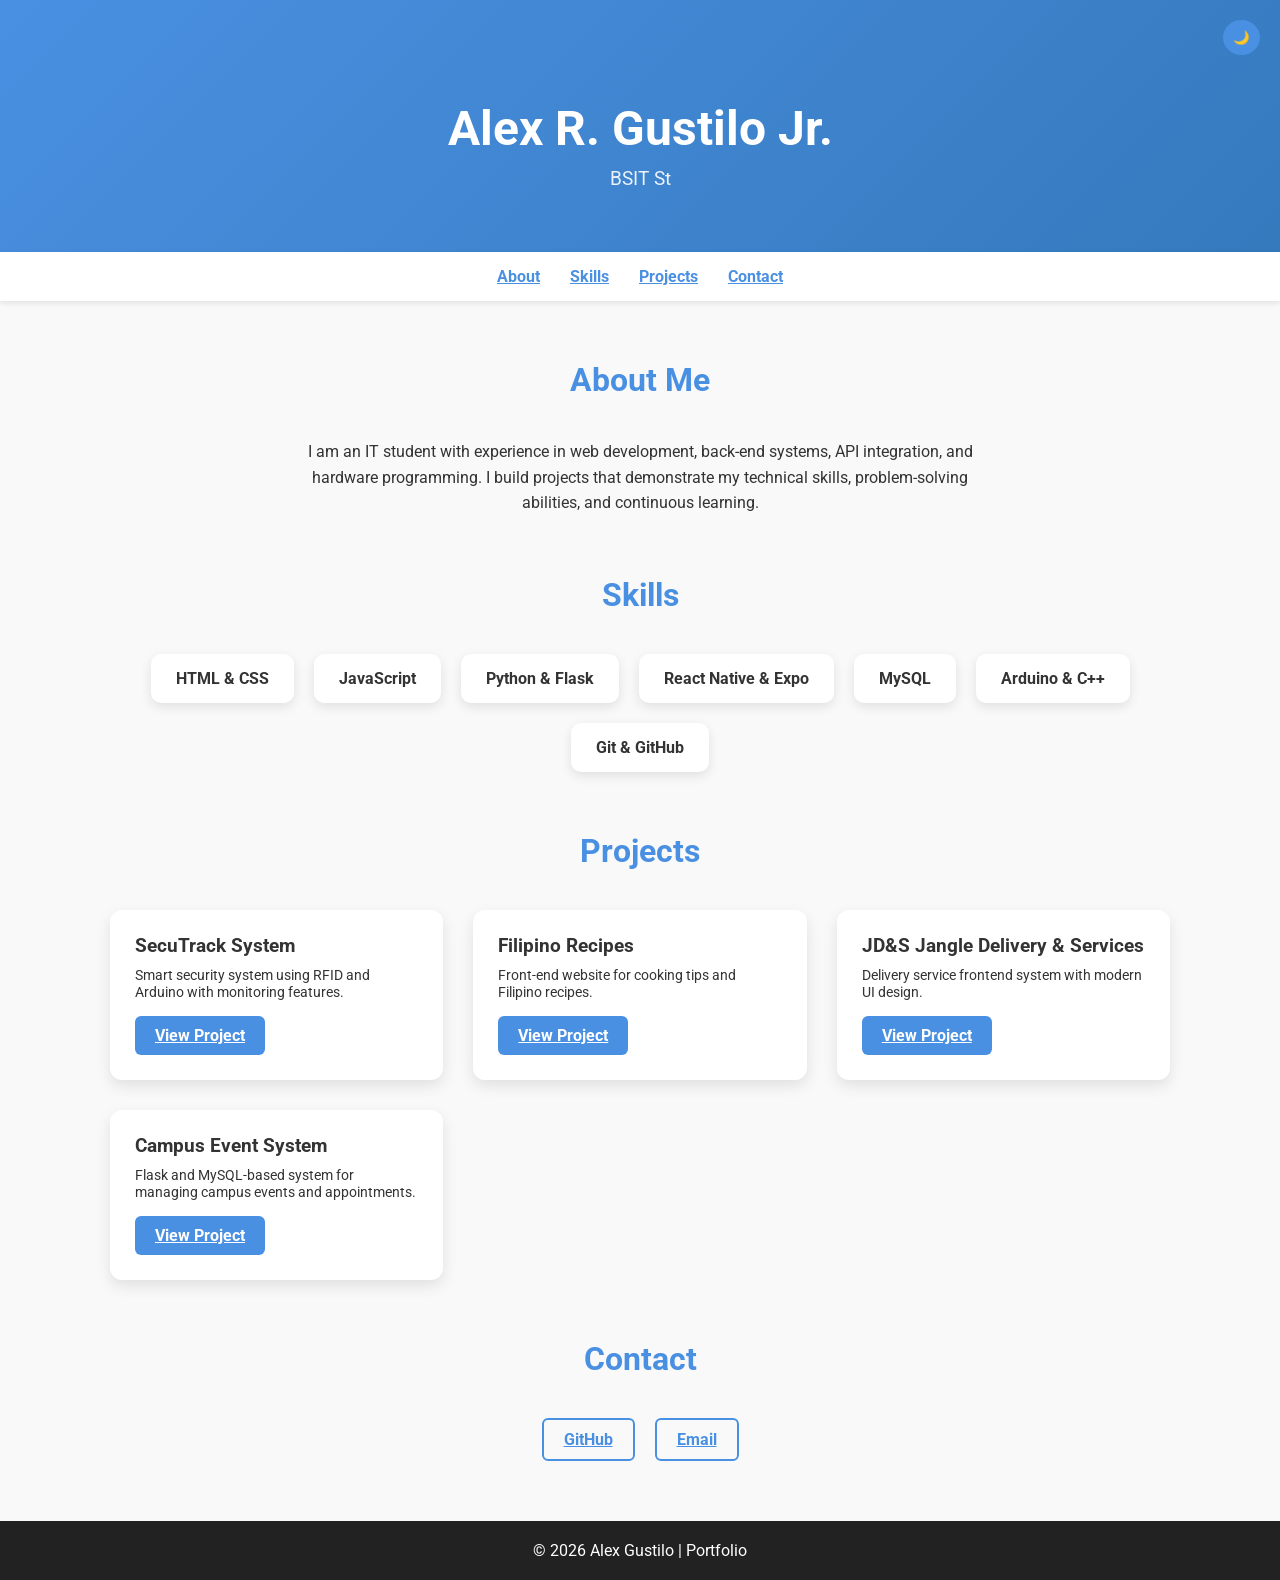
==== index.html @ 3305663a "new updated" ====
<!DOCTYPE html>
<html lang="en">
<head>
  <meta charset="UTF-8">
  <meta name="viewport" content="width=device-width, initial-scale=1.0">
  <title>Alex R. Gustilo Jr. - Developer Portfolio</title>
  <link href="https://fonts.googleapis.com/css2?family=Roboto:wght@400;700&display=swap" rel="stylesheet">
  <link rel="stylesheet" href="css/style.css">

</head>

<body>

<button class="toggle" onclick="toggleDark()">🌙</button>

<header>
  <h1>Alex R. Gustilo Jr.</h1>
  <p id="typing"></p>
</header>

<nav>
  <ul>
    <li><a href="#about">About</a></li>
    <li><a href="#skills">Skills</a></li>
    <li><a href="#projects">Projects</a></li>
    <li><a href="#contact">Contact</a></li>
  </ul>
</nav>

<section id="about">
  <h2>About Me</h2>
  <p>
    I am an IT student with experience in web development, back-end systems, API integration, and hardware programming. I build projects that demonstrate my technical skills, problem-solving abilities, and continuous learning.
  </p>
</section>

<section id="skills">
  <h2>Skills</h2>
  <div class="skills">
    <div class="skill">HTML & CSS</div>
    <div class="skill">JavaScript</div>
    <div class="skill">Python & Flask</div>
    <div class="skill">React Native & Expo</div>
    <div class="skill">MySQL</div>
    <div class="skill">Arduino & C++</div>
    <div class="skill">Git & GitHub</div>
  </div>
</section>

<section id="projects">
  <h2>Projects</h2>

  <div class="projects">

    <div class="project-card">
      <h3>SecuTrack System</h3>
      <p>Smart security system using RFID and Arduino with monitoring features.</p>
      <a href="https://github.com/alexgustilo55-hub/smart_security_app" target="_blank">View Project</a>
    </div>

    <div class="project-card">
      <h3>Filipino Recipes</h3>
      <p>Front-end website for cooking tips and Filipino recipes.</p>
      <a href="https://github.com/alexgustilo55-hub/filipino-recipes" target="_blank">View Project</a>
    </div>

    <div class="project-card">
      <h3>JD&S Jangle Delivery & Services</h3>
      <p>Delivery service frontend system with modern UI design.</p>
      <a href="https://github.com/alexgustilo55-hub/Jangle-Delivery-and-Services---Frontend" target="_blank">View Project</a>
    </div>

    <div class="project-card">
      <h3>Campus Event System</h3>
      <p>Flask and MySQL-based system for managing campus events and appointments.</p>
      <a href="https://github.com/alexgustilo55-hub/Campus-Events-Activity-Appointment-System-" target="_blank">View Project</a>
    </div>

  </div>
</section>

<section id="contact">
  <h2>Contact</h2>
  <div class="contact">
    <a href="https://github.com/alexgustilo55-hub" target="_blank">GitHub</a>
    <a href="mailto:alexgustilo@example.com">Email</a>
  </div>
</section>

<footer>
  <p>© 2026 Alex Gustilo | Portfolio</p>
</footer>

<script src="js/script.js"></script>

</body>
</html>
---- css/style.css ----
* { margin: 0; padding: 0; box-sizing: border-box; }

    body {
      font-family: 'Roboto', sans-serif;
      background: #f9f9f9;
      color: #333;
      scroll-behavior: smooth;
      transition: 0.3s;
    }

    /* DARK MODE */
    body.dark {
      background: #121212;
      color: white;
    }
    body.dark nav { background: #1e1e1e; }
    body.dark .project-card,
    body.dark .skill { background: #1e1e1e; }

    /* HEADER */
    header {
      background: linear-gradient(135deg, #4a90e2, #357ABD);
      color: white;
      text-align: center;
      padding: 100px 20px 60px 20px;
    }

    header h1 { font-size: 3rem; margin-bottom: 10px; }

    #typing {
      font-size: 1.2rem;
      opacity: 0.9;
      height: 25px;
    }

    /* NAV */
    nav {
      position: sticky;
      top: 0;
      background: white;
      box-shadow: 0 2px 6px rgba(0,0,0,0.1);
      z-index: 100;
    }

    nav ul {
      display: flex;
      justify-content: center;
      list-style: none;
      padding: 15px 0;
      gap: 30px;
    }

    nav ul li a {
      font-weight: bold;
      color: #4a90e2;
      transition: color 0.3s;
    }

    nav ul li a:hover { color: #357ABD; }

    /* SECTIONS */
    section {
      max-width: 1100px;
      margin: 60px auto;
      padding: 0 20px;
      animation: fadeIn 1s ease-in-out;
    }

    section h2 {
      text-align: center;
      font-size: 2rem;
      color: #4a90e2;
      margin-bottom: 40px;
    }

    /* ABOUT */
    #about p {
      text-align: center;
      max-width: 700px;
      margin: 0 auto;
      line-height: 1.6;
    }

    /* SKILLS */
    .skills {
      display: flex;
      flex-wrap: wrap;
      justify-content: center;
      gap: 20px;
    }

    .skill {
      background: white;
      padding: 15px 25px;
      border-radius: 10px;
      box-shadow: 0 4px 12px rgba(0,0,0,0.1);
      transition: transform 0.3s, box-shadow 0.3s;
      font-weight: bold;
    }

    .skill:hover {
      transform: translateY(-5px);
      box-shadow: 0 10px 20px rgba(0,0,0,0.15);
    }

    /* PROJECTS */
    .projects {
      display: grid;
      grid-template-columns: repeat(auto-fit, minmax(250px, 1fr));
      gap: 30px;
    }

    .project-card {
      background: white;
      padding: 25px;
      border-radius: 12px;
      box-shadow: 0 6px 15px rgba(0,0,0,0.1);
      transition: transform 0.3s, box-shadow 0.3s;
    }

    .project-card:hover {
      transform: translateY(-8px) scale(1.02);
      box-shadow: 0 12px 25px rgba(0,0,0,0.2);
    }

    .project-card h3 { margin-bottom: 10px; }

    .project-card p {
      font-size: 0.9rem;
      margin-bottom: 15px;
    }

    .project-card a {
      display: inline-block;
      padding: 10px 20px;
      background: #4a90e2;
      color: white;
      border-radius: 6px;
      font-weight: bold;
      transition: background 0.3s;
    }

    .project-card a:hover { background: #357ABD; }

    /* CONTACT */
    .contact {
      text-align: center;
      display: flex;
      flex-wrap: wrap;
      justify-content: center;
      gap: 20px;
    }

    .contact a {
      color: #4a90e2;
      font-weight: bold;
      padding: 10px 20px;
      border: 2px solid #4a90e2;
      border-radius: 6px;
      transition: all 0.3s;
    }

    .contact a:hover {
      background: #4a90e2;
      color: white;
    }

    /* DARK BUTTON */
    .toggle {
      position: fixed;
      top: 20px;
      right: 20px;
      padding: 10px;
      border: none;
      border-radius: 50%;
      background: #4a90e2;
      color: white;
      cursor: pointer;
    }

    /* ANIMATION */
    @keyframes fadeIn {
      from { opacity: 0; transform: translateY(20px); }
      to { opacity: 1; transform: translateY(0); }
    }

    footer {
      text-align: center;
      padding: 20px;
      background: #222;
      color: white;
      margin-top: 40px;
    }
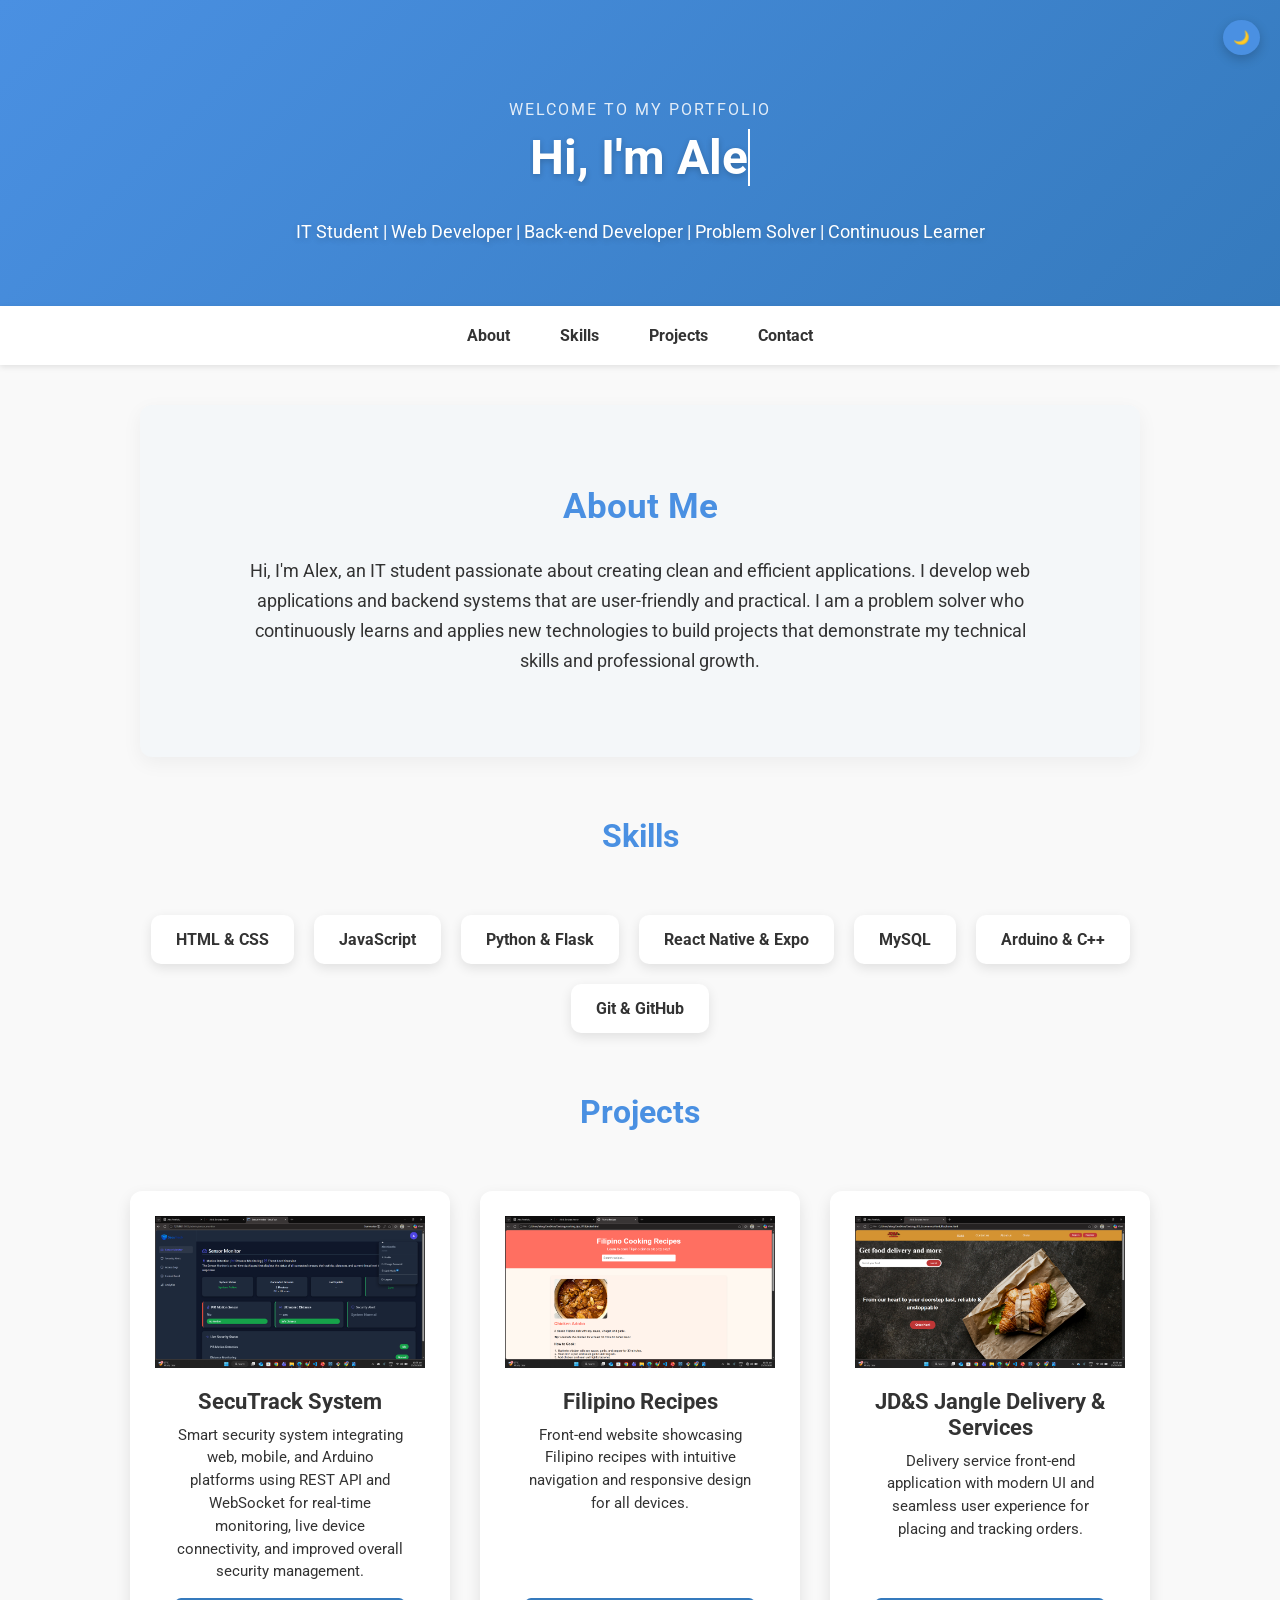
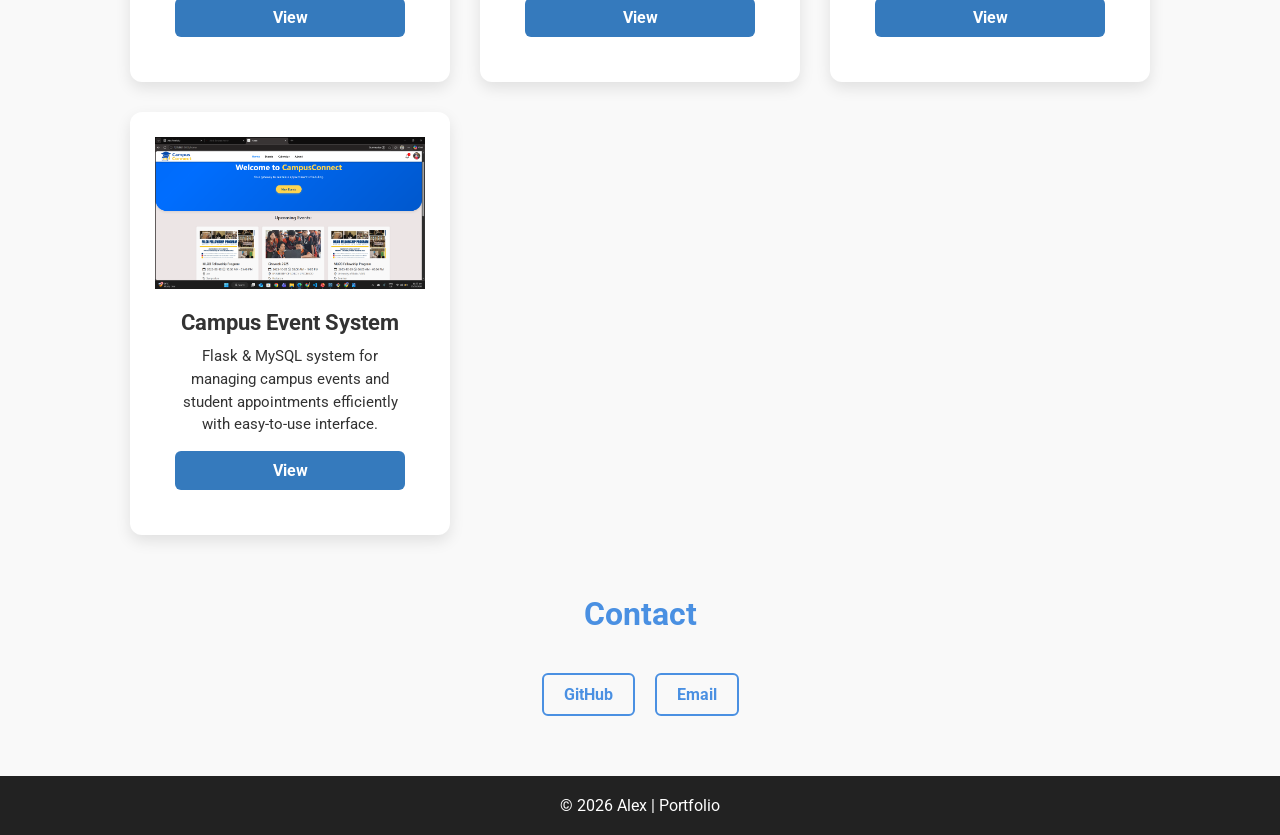
==== commit 7bf7135a: "new update" ====
--- a/index.html
+++ b/index.html
@@ -3,19 +3,19 @@
 <head>
   <meta charset="UTF-8">
   <meta name="viewport" content="width=device-width, initial-scale=1.0">
-  <title>Alex R. Gustilo Jr. - Developer Portfolio</title>
+  <title>Alex Portfolio</title>
   <link href="https://fonts.googleapis.com/css2?family=Roboto:wght@400;700&display=swap" rel="stylesheet">
   <link rel="stylesheet" href="css/style.css">
-
 </head>
-
 <body>
 
+<!-- NIGHTMODE TOGGLE -->
 <button class="toggle" onclick="toggleDark()">🌙</button>
 
 <header>
-  <h1>Alex R. Gustilo Jr.</h1>
-  <p id="typing"></p>
+  <p class="welcome">Welcome to my Portfolio</p>
+  <h1><span class="typed-text"></span></h1>
+  <p class="profession">IT Student | Web Developer | Back-end Developer | Problem Solver | Continuous Learner</p>
 </header>
 
 <nav>
@@ -30,7 +30,9 @@
 <section id="about">
   <h2>About Me</h2>
   <p>
-    I am an IT student with experience in web development, back-end systems, API integration, and hardware programming. I build projects that demonstrate my technical skills, problem-solving abilities, and continuous learning.
+    Hi, I'm Alex, an IT student passionate about creating clean and efficient applications.  
+    I develop web applications and backend systems that are user-friendly and practical.  
+    I am a problem solver who continuously learns and applies new technologies to build projects that demonstrate my technical skills and professional growth.
   </p>
 </section>
 
@@ -49,33 +51,42 @@
 
 <section id="projects">
   <h2>Projects</h2>
-
   <div class="projects">
-
     <div class="project-card">
-      <h3>SecuTrack System</h3>
-      <p>Smart security system using RFID and Arduino with monitoring features.</p>
-      <a href="https://github.com/alexgustilo55-hub/smart_security_app" target="_blank">View Project</a>
+      <img src="assets/securityapp.png" alt="SecuTrack System">
+      <div class="project-details">
+        <h3>SecuTrack System</h3>
+        <p>Smart security system integrating web, mobile, and Arduino platforms using REST API and WebSocket for real-time monitoring, live device connectivity, and improved overall security management.</p>
+        <a href="https://github.com/alexgustilo55-hub/smart_security_app" target="_blank">View</a>
+      </div>
     </div>
 
     <div class="project-card">
-      <h3>Filipino Recipes</h3>
-      <p>Front-end website for cooking tips and Filipino recipes.</p>
-      <a href="https://github.com/alexgustilo55-hub/filipino-recipes" target="_blank">View Project</a>
+      <img src="assets/cookingtips.png" alt="Filipino Recipes">
+      <div class="project-details">
+        <h3>Filipino Recipes</h3>
+        <p>Front-end website showcasing Filipino recipes with intuitive navigation and responsive design for all devices.</p>
+        <a href="https://github.com/alexgustilo55-hub/filipino-recipes" target="_blank">View</a>
+      </div>
     </div>
 
     <div class="project-card">
-      <h3>JD&S Jangle Delivery & Services</h3>
-      <p>Delivery service frontend system with modern UI design.</p>
-      <a href="https://github.com/alexgustilo55-hub/Jangle-Delivery-and-Services---Frontend" target="_blank">View Project</a>
+      <img src="assets/jd&s.png" alt="JD&S Jangle Delivery">
+      <div class="project-details">
+        <h3>JD&S Jangle Delivery & Services</h3>
+        <p>Delivery service front-end application with modern UI and seamless user experience for placing and tracking orders.</p>
+        <a href="https://github.com/alexgustilo55-hub/Jangle-Delivery-and-Services---Frontend" target="_blank">View</a>
+      </div>
     </div>
 
     <div class="project-card">
-      <h3>Campus Event System</h3>
-      <p>Flask and MySQL-based system for managing campus events and appointments.</p>
-      <a href="https://github.com/alexgustilo55-hub/Campus-Events-Activity-Appointment-System-" target="_blank">View Project</a>
+      <img src="assets/events.png" alt="Campus Event System">
+      <div class="project-details">
+        <h3>Campus Event System</h3>
+        <p>Flask & MySQL system for managing campus events and student appointments efficiently with easy-to-use interface.</p>
+        <a href="https://github.com/alexgustilo55-hub/Campus-Events-Activity-Appointment-System-" target="_blank">View</a>
+      </div>
     </div>
-
   </div>
 </section>
 
@@ -88,10 +99,26 @@
 </section>
 
 <footer>
-  <p>© 2026 Alex Gustilo | Portfolio</p>
+  <p>© 2026 Alex | Portfolio</p>
 </footer>
 
-<script src="js/script.js"></script>
+<script>
+  // NIGHT MODE TOGGLE
+  function toggleDark() { document.body.classList.toggle("dark"); }
+
+  // TYPING EFFECT
+  const typedText = document.querySelector(".typed-text");
+  const textToType = "Hi, I'm Alex";
+  let index = 0;
+  function type() {
+    if(index < textToType.length){
+      typedText.textContent += textToType.charAt(index);
+      index++;
+      setTimeout(type, 150);
+    }
+  }
+  document.addEventListener("DOMContentLoaded", () => { type(); });
+</script>
 
 </body>
 </html>
--- a/css/style.css
+++ b/css/style.css
@@ -132,7 +132,6 @@
 
     .project-card a {
       display: inline-block;
-      padding: 10px 20px;
       background: #4a90e2;
       color: white;
       border-radius: 6px;
@@ -167,16 +166,24 @@
 
     /* DARK BUTTON */
     .toggle {
-      position: fixed;
-      top: 20px;
-      right: 20px;
-      padding: 10px;
-      border: none;
-      border-radius: 50%;
-      background: #4a90e2;
-      color: white;
-      cursor: pointer;
-    }
+  position: fixed;       /* laging naka-fixed sa screen */
+  top: 20px;             /* distansya mula sa top */
+  right: 20px;           /* distansya mula sa right */
+  padding: 10px;
+  border: none;
+  border-radius: 50%;
+  background: #4a90e2;
+  color: white;
+  cursor: pointer;
+  z-index: 9999;         /* pinaka-foreground para hindi ma-overlap */
+  box-shadow: 0 4px 12px rgba(0,0,0,0.2); /* optional para mas visible */
+  transition: background 0.3s, transform 0.2s;
+}
+
+.toggle:hover {
+  background: #357ABD;
+  transform: scale(1.1); /* optional hover effect */
+}
 
     /* ANIMATION */
     @keyframes fadeIn {
@@ -190,4 +197,82 @@
       background: #222;
       color: white;
       margin-top: 40px;
-    }+    }
+
+
+
+
+
+
+    /*________________________________________________________________________________/
+    /* --- HEADER --- */
+    
+    header .welcome { font-size: 1rem; letter-spacing: 2px; text-transform: uppercase; opacity: 0.85; margin-bottom: 10px; }
+    header h1 { font-size: 3rem; margin-bottom: 20px; font-weight: 700; }
+    .typed-text { border-right: 2px solid white; white-space: nowrap; overflow: hidden; display: inline-block; animation: blink 0.75s step-end infinite; }
+    @keyframes blink { 50% { border-color: transparent; } }
+    .profession { font-size: 1.1rem; line-height: 1.6; max-width: 700px; margin: 0 auto; opacity: 0; animation: fadeInProfession 2s forwards 1s; }
+    @keyframes fadeInProfession { to { opacity: 1; } }
+    header h1, .profession { text-shadow: 0 2px 6px rgba(0,0,0,0.2); }
+
+    
+    /* --- NAV --- */
+    nav ul { display: flex; justify-content: center; gap: 20px; padding: 20px 0; list-style: none; }
+    nav ul li a { padding: 8px 15px; border-radius: 6px; transition: all 0.3s; text-decoration: none; color: inherit; }
+    nav ul li a:hover { background: rgba(9, 110, 224, 0.1); color: #357ABD; }
+
+    /* --- ABOUT --- */
+    #about {
+      background: #f4f7f9;
+      padding: 80px 20px;
+      border-radius: 12px;
+      box-shadow: 0 6px 20px rgba(0,0,0,0.05);
+      margin: 40px auto;
+      max-width: 1000px;
+    }
+    #about h2 { margin-bottom: 30px; font-size: 2.2rem; text-align: center; }
+    #about p { font-size: 1.1rem; max-width: 800px; margin: 0 auto; line-height: 1.7; text-align: center; color: #333; }
+    body.dark #about { background: #1e1e1e; }
+    body.dark #about p { color: #f0f0f0; }
+
+    /* --- SKILLS --- */
+    .skills { display: flex; flex-wrap: wrap; justify-content: center; gap: 20px; margin: 60px 0; }
+    .skill { background: white; padding: 15px 25px; border-radius: 10px; box-shadow: 0 4px 12px rgba(0,0,0,0.1); font-weight: bold; transition: transform 0.3s, box-shadow 0.3s; }
+    .skill:hover { transform: translateY(-5px) scale(1.02); box-shadow: 0 12px 25px rgba(0,0,0,0.15); }
+    body.dark .skill { background: #1e1e1e; color: #f0f0f0; }
+
+    /* --- PROJECTS --- */
+    .projects {
+      display: grid;
+      grid-template-columns: repeat(auto-fit, minmax(280px, 1fr));
+      gap: 30px;
+      margin: 60px 20px;
+    }
+    .project-card {
+      background: white;
+      border-radius: 12px;
+      overflow: hidden;
+      box-shadow: 0 6px 15px rgba(0,0,0,0.1);
+      transition: transform 0.3s, box-shadow 0.3s;
+      display: flex;
+      flex-direction: column;
+    }
+    .project-card:hover { transform: translateY(-5px) scale(1.02); box-shadow: 0 12px 25px rgba(0,0,0,0.15); }
+    .project-details { padding: 20px; text-align: center; flex: 1; display: flex; flex-direction: column; justify-content: space-between; }
+    .project-details h3 { margin-bottom: 10px; font-size: 1.4rem; }
+    .project-details p { font-size: 0.95rem; margin-bottom: 15px; color: #333; line-height: 1.5; flex-grow: 1; }
+    .project-details a { display: inline-block; background: #357ABD; color: white; padding: 10px 20px; border-radius: 6px; font-weight: bold; text-decoration: none; transition: background 0.3s; }
+    .project-details a:hover { background: #235a8a; }
+    body.dark .project-card { background: #1e1e1e; }
+    body.dark .project-details p { color: #f0f0f0; }
+
+    /* --- CONTACT --- */
+    .contact { text-align: center; display: flex; flex-wrap: wrap; justify-content: center; gap: 20px; margin-bottom: 60px; }
+    .contact a { color: #4a90e2; font-weight: bold; padding: 10px 20px; border: 2px solid #4a90e2; border-radius: 6px; transition: all 0.3s; text-decoration: none; }
+    .contact a:hover { background: #4a90e2; color: white; }
+
+    /* --- DARK MODE --- */
+    body.dark { background: #121212; color: white; }
+    body.dark nav { background: #1e1e1e; }
+
+    
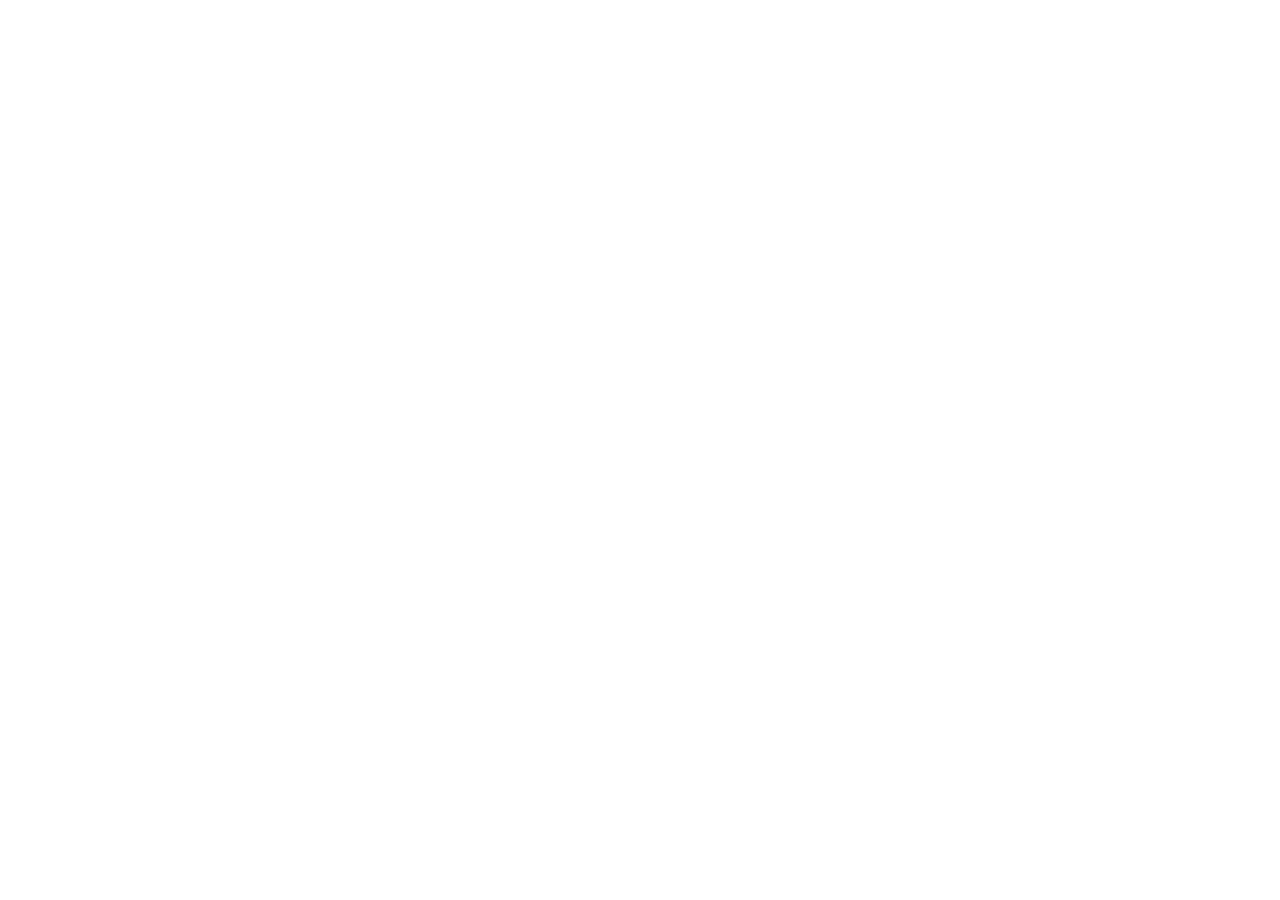
==== commit 938f3208: "New Feature Update" ====
--- a/index.html
+++ b/index.html
@@ -1,124 +1,17 @@
-<!DOCTYPE html>
+<!doctype html>
 <html lang="en">
-<head>
-  <meta charset="UTF-8">
-  <meta name="viewport" content="width=device-width, initial-scale=1.0">
-  <title>Alex Portfolio</title>
-  <link href="https://fonts.googleapis.com/css2?family=Roboto:wght@400;700&display=swap" rel="stylesheet">
-  <link rel="stylesheet" href="css/style.css">
-</head>
-<body>
-
-<!-- NIGHTMODE TOGGLE -->
-<button class="toggle" onclick="toggleDark()">🌙</button>
-
-<header>
-  <p class="welcome">Welcome to my Portfolio</p>
-  <h1><span class="typed-text"></span></h1>
-  <p class="profession">IT Student | Web Developer | Back-end Developer | Problem Solver | Continuous Learner</p>
-</header>
-
-<nav>
-  <ul>
-    <li><a href="#about">About</a></li>
-    <li><a href="#skills">Skills</a></li>
-    <li><a href="#projects">Projects</a></li>
-    <li><a href="#contact">Contact</a></li>
-  </ul>
-</nav>
-
-<section id="about">
-  <h2>About Me</h2>
-  <p>
-    Hi, I'm Alex, an IT student passionate about creating clean and efficient applications.  
-    I develop web applications and backend systems that are user-friendly and practical.  
-    I am a problem solver who continuously learns and applies new technologies to build projects that demonstrate my technical skills and professional growth.
-  </p>
-</section>
-
-<section id="skills">
-  <h2>Skills</h2>
-  <div class="skills">
-    <div class="skill">HTML & CSS</div>
-    <div class="skill">JavaScript</div>
-    <div class="skill">Python & Flask</div>
-    <div class="skill">React Native & Expo</div>
-    <div class="skill">MySQL</div>
-    <div class="skill">Arduino & C++</div>
-    <div class="skill">Git & GitHub</div>
-  </div>
-</section>
-
-<section id="projects">
-  <h2>Projects</h2>
-  <div class="projects">
-    <div class="project-card">
-      <img src="assets/securityapp.png" alt="SecuTrack System">
-      <div class="project-details">
-        <h3>SecuTrack System</h3>
-        <p>Smart security system integrating web, mobile, and Arduino platforms using REST API and WebSocket for real-time monitoring, live device connectivity, and improved overall security management.</p>
-        <a href="https://github.com/alexgustilo55-hub/smart_security_app" target="_blank">View</a>
-      </div>
-    </div>
-
-    <div class="project-card">
-      <img src="assets/cookingtips.png" alt="Filipino Recipes">
-      <div class="project-details">
-        <h3>Filipino Recipes</h3>
-        <p>Front-end website showcasing Filipino recipes with intuitive navigation and responsive design for all devices.</p>
-        <a href="https://github.com/alexgustilo55-hub/filipino-recipes" target="_blank">View</a>
-      </div>
-    </div>
-
-    <div class="project-card">
-      <img src="assets/jd&s.png" alt="JD&S Jangle Delivery">
-      <div class="project-details">
-        <h3>JD&S Jangle Delivery & Services</h3>
-        <p>Delivery service front-end application with modern UI and seamless user experience for placing and tracking orders.</p>
-        <a href="https://github.com/alexgustilo55-hub/Jangle-Delivery-and-Services---Frontend" target="_blank">View</a>
-      </div>
-    </div>
-
-    <div class="project-card">
-      <img src="assets/events.png" alt="Campus Event System">
-      <div class="project-details">
-        <h3>Campus Event System</h3>
-        <p>Flask & MySQL system for managing campus events and student appointments efficiently with easy-to-use interface.</p>
-        <a href="https://github.com/alexgustilo55-hub/Campus-Events-Activity-Appointment-System-" target="_blank">View</a>
-      </div>
-    </div>
-  </div>
-</section>
-
-<section id="contact">
-  <h2>Contact</h2>
-  <div class="contact">
-    <a href="https://github.com/alexgustilo55-hub" target="_blank">GitHub</a>
-    <a href="mailto:alexgustilo@example.com">Email</a>
-  </div>
-</section>
-
-<footer>
-  <p>© 2026 Alex | Portfolio</p>
-</footer>
-
-<script>
-  // NIGHT MODE TOGGLE
-  function toggleDark() { document.body.classList.toggle("dark"); }
-
-  // TYPING EFFECT
-  const typedText = document.querySelector(".typed-text");
-  const textToType = "Hi, I'm Alex";
-  let index = 0;
-  function type() {
-    if(index < textToType.length){
-      typedText.textContent += textToType.charAt(index);
-      index++;
-      setTimeout(type, 150);
-    }
-  }
-  document.addEventListener("DOMContentLoaded", () => { type(); });
-</script>
-
-</body>
-</html>+  <head>
+    <meta charset="UTF-8" />
+    <link rel="icon" type="image/svg+xml" href="./public/logo.png" />
+    <meta name="viewport" content="width=device-width, initial-scale=1.0, maximum-scale=1.0, user-scalable=no" />
+    <title>Alex Portfolio</title>
+    <link
+  rel="stylesheet"
+  href="https://cdnjs.cloudflare.com/ajax/libs/font-awesome/6.4.0/css/all.min.css"
+/>
+  </head>
+  <body>
+    <div id="root"></div>
+    <script type="module" src="/src/main.jsx"></script>
+  </body>
+</html>
